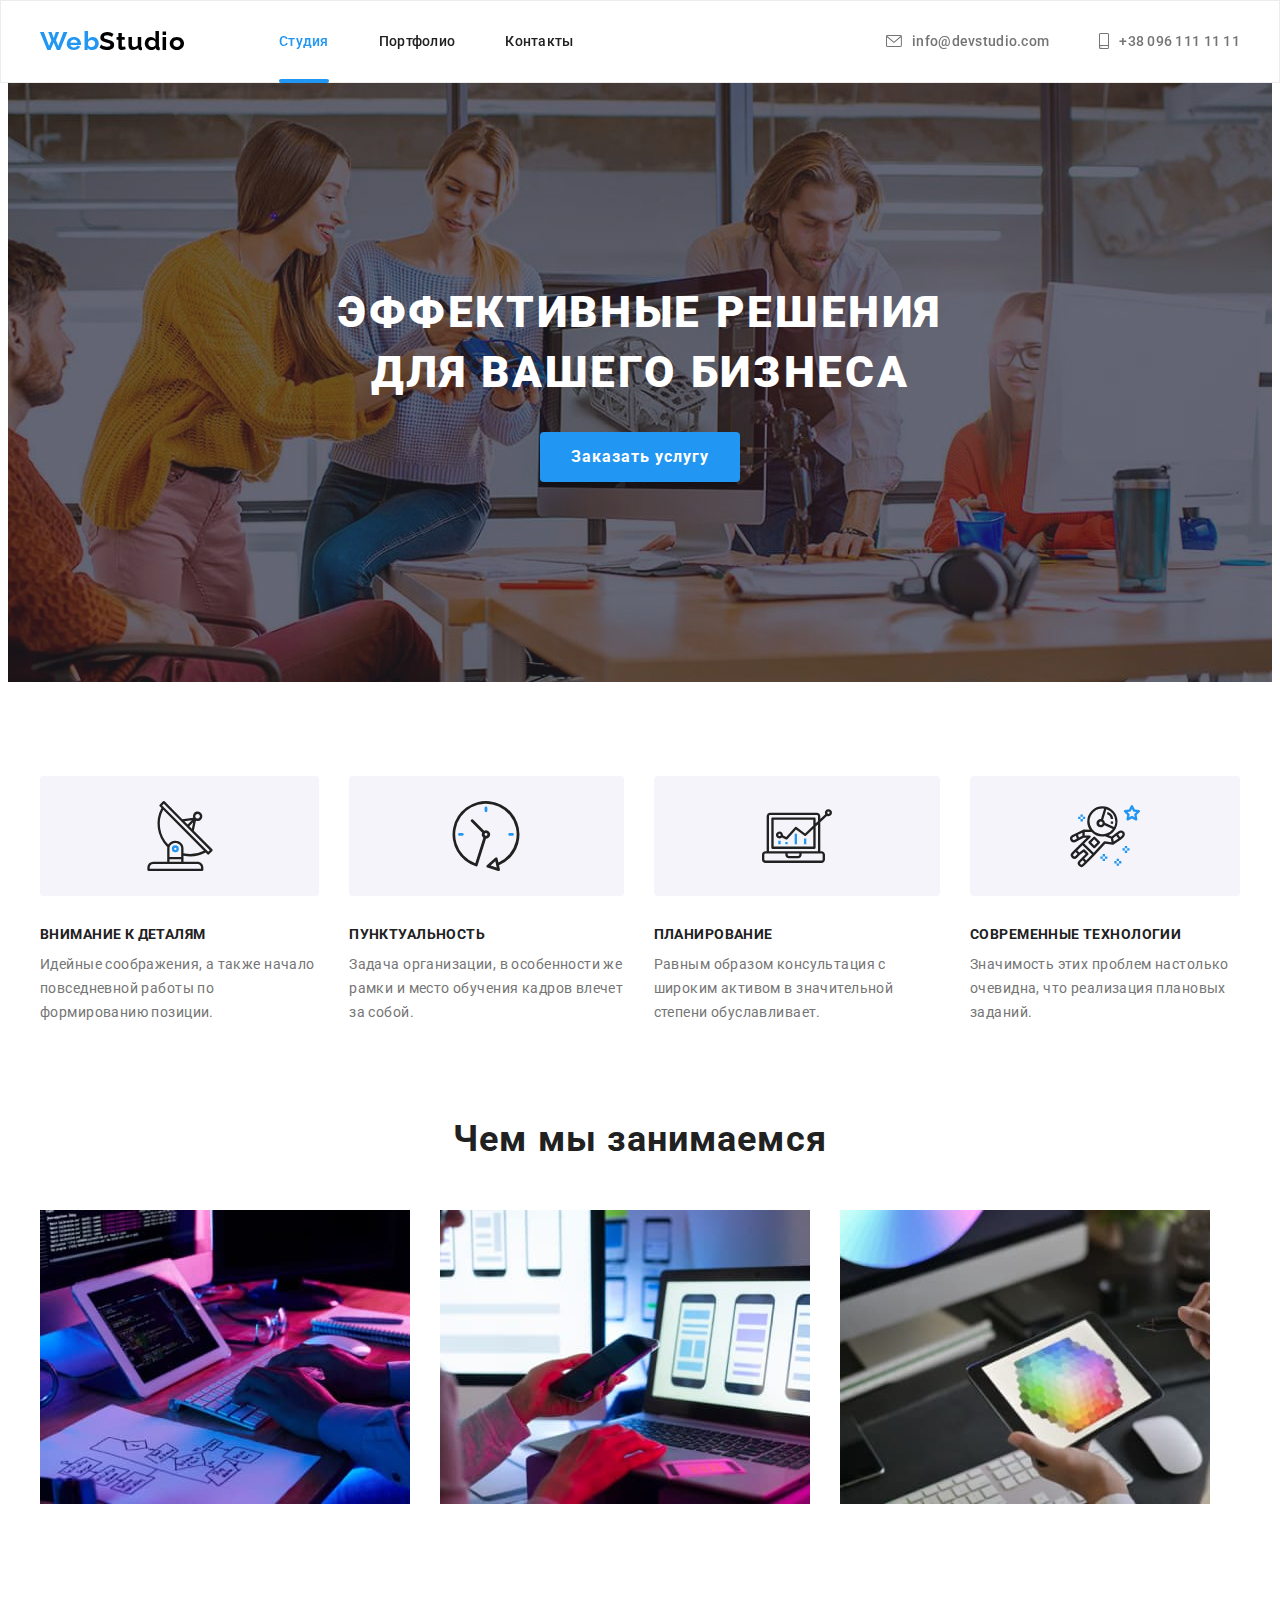
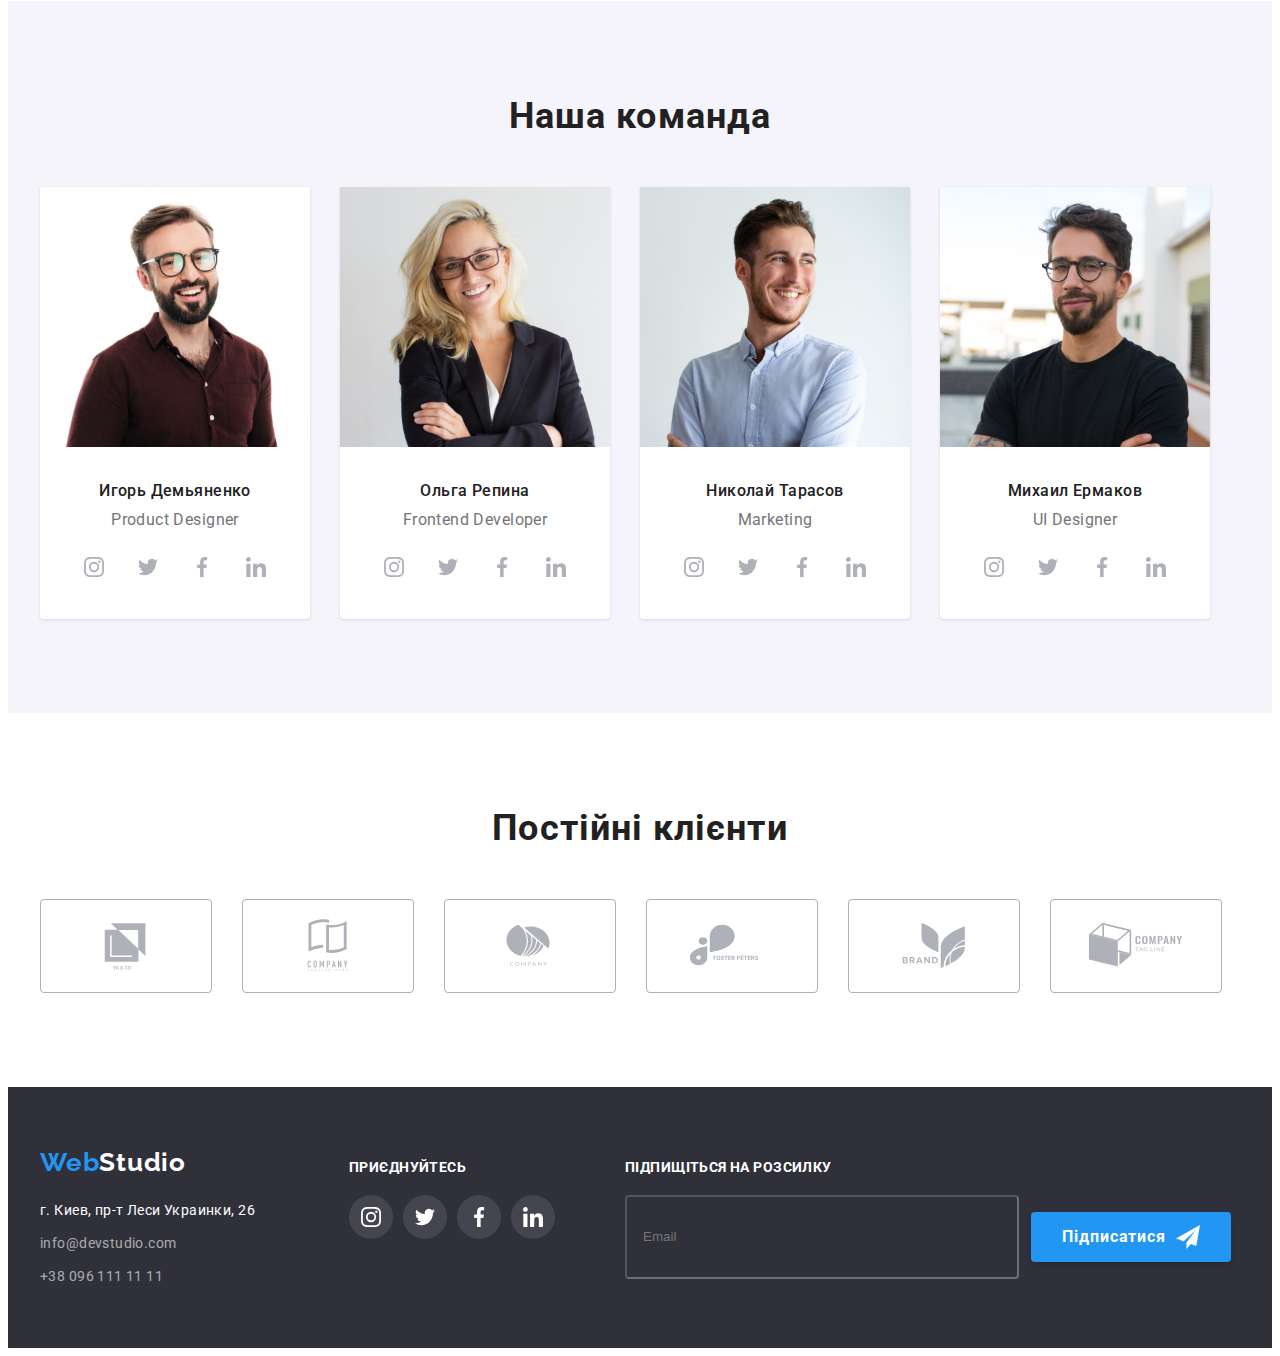
==== index.html @ 2c88e07c "Initial commit" ====
<!DOCTYPE html>
<html lang="ru">
  <head>
    <meta charset="UTF-8" />
    <meta http-equiv="X-UA-Compatible" content="IE=edge" />
    <meta name="viewport" content="width=device-width, initial-scale=1.0" />
    <title>Студия</title>

    <!-- Fonts -->
    <link rel="preconnect" href="https://fonts.googleapis.com" />
    <link rel="preconnect" href="https://fonts.gstatic.com" crossorigin />
    <link
      href="https://fonts.googleapis.com/css2?family=Raleway:wght@700&family=Roboto:wght@400;500;700;900&display=swap"
      rel="stylesheet"
    />

    <!-- Normalize -->
    <link
      rel="stylesheet"
      href="https://cdnjs.cloudflare.com/ajax/libs/modern-normalize/1.1.0/modern-normalize.min.css"
      integrity="sha512-wpPYUAdjBVSE4KJnH1VR1HeZfpl1ub8YT/NKx4PuQ5NmX2tKuGu6U/JRp5y+Y8XG2tV+wKQpNHVUX03MfMFn9Q=="
      crossorigin="anonymous"
      referrerpolicy="no-referrer"
    />

    <link rel="stylesheet" href="./CSS/style.css" />
  </head>

  <body class="body" data-page>
    <!-- Header -->
    <header class="header" data-header>
      <div class="header-container container">
        <a href="" class="logo link"
          ><span class="logo-accent">Web</span><span class="logo-dark">Studio</span></a
        >
        <nav class="header-nav">
          <ul class="header-nav-list list">
            <li>
              <a class="header-link-current link" href="index.html">Студия</a>
            </li>
            <li class="header-nav-item">
              <a class="header-link link" href="portfolio.html">Портфолио</a>
            </li>
            <li class="header-nav-item">
              <a class="header-link link" href="">Контакты</a>
            </li>
          </ul>
        </nav>
        <ul class="header-addr list">
          <li>
            <a href="mailto:info@devstudio.com" class="header-addr-link header-link link">
              <svg width="16" height="12">
                <use href="./images/icons.svg#envelope"></use>
              </svg>
              info@devstudio.com
            </a>
          </li>
          <li>
            <a href="tel:+380961111111" class="header-addr-link header-link link">
              <svg class="contact-icon" width="10" height="16">
                <use href="./images/icons.svg#smartphone"></use>
              </svg>
              +38 096 111 11 11
            </a>
          </li>
        </ul>
      </div>
    </header>
    <main>
      <!-- Main message -->
      <section class="main-mes">
        <div class="main-mes-cont container">
          <h1 class="main-mes-txt">
            Эффективные решения<br />
            для вашего бизнеса
          </h1>
          <button type="button" class="main-mes-btn btn" data-modal-open>Заказать услугу</button>
        </div>
      </section>

      <!-- Features -->
      <section class="sect-padd-vert">
        <div class="container">
          <ul class="sect-list list">
            <li class="feat-item">
              <div class="feat-icon-container">
                <svg class="feat-icon" width="70" height="70">
                  <use href="./images/icons.svg#antenna"></use>
                </svg>
              </div>
              <h3 class="feat-head-txt">Внимание к деталям</h3>
              <p class="feat-txt">
                Идейные соображения, а также начало повседневной работы по формированию позиции.
              </p>
            </li>
            <li class="feat-item">
              <div class="feat-icon-container">
                <svg class="feat-icon" width="70" height="70">
                  <use href="./images/icons.svg#clock"></use>
                </svg>
              </div>
              <h3 class="feat-head-txt">Пунктуальность</h3>
              <p class="feat-txt">
                Задача организации, в особенности же рамки и место обучения кадров влечет за собой.
              </p>
            </li>
            <li class="feat-item">
              <div class="feat-icon-container">
                <svg class="feat-icon" width="70" height="70">
                  <use href="./images/icons.svg#diagram"></use>
                </svg>
              </div>
              <h3 class="feat-head-txt">Планирование</h3>
              <p class="feat-txt">
                Равным образом консультация с широким активом в значительной степени обуславливает.
              </p>
            </li>
            <li class="feat-item">
              <div class="feat-icon-container">
                <svg class="feat-icon" width="70" height="70">
                  <use href="./images/icons.svg#astronaut"></use>
                </svg>
              </div>
              <h3 class="feat-head-txt">Современные технологии</h3>
              <p class="feat-txt">
                Значимость этих проблем настолько очевидна, что реализация плановых заданий.
              </p>
            </li>
          </ul>
        </div>
      </section>

      <!-- What we do -->
      <section class="sect-padd-bott">
        <div class="container">
          <h2 class="sect-head-txt">Чем мы занимаемся</h2>
          <ul class="sect-list list">
            <li>
              <img
                src="images/what_we_do_01_compressed.jpeg"
                alt="Процесс проектирования"
                width="370"
              />
            </li>
            <li>
              <img
                src="images/what_we_do_02_compressed.jpeg"
                alt="Создание мобильного приложения"
                width="370"
              />
            </li>
            <li>
              <img
                src="images/what_we_do_03_compressed.jpeg"
                alt="Выбор цвета из палитры"
                width="370"
              />
            </li>
          </ul>
        </div>
      </section>

      <!-- Our team -->
      <section class="ourt">
        <div class="container">
          <h2 class="sect-head-txt">Наша команда</h2>
          <ul class="ourt-list list">
            <li class="ourt-item">
              <img
                src="images/our_team_demianenko_compressed.jpeg"
                alt="Игорь Демьяненко"
                width="270"
              />
              <div class="ourt-subitem">
                <h3 class="ourt-head-txt">Игорь Демьяненко</h3>
                <p class="ourt-txt">Product Designer</p>
                <ul class="social-list list">
                  <li class="social-item">
                    <a
                      href=""
                      class="social-link link"
                      target="_blank"
                      rel="noopener noreferrer"
                      aria-label="instagram"
                    >
                      <svg width="20" height="20">
                        <use href="./images/icons.svg#instagram"></use>
                      </svg>
                    </a>
                  </li>
                  <li class="social-item">
                    <a
                      href=""
                      class="social-link link"
                      target="_blank"
                      rel="noopener noreferrer"
                      aria-label="twitter"
                      ><svg width="20" height="20">
                        <use href="./images/icons.svg#twitter"></use>
                      </svg>
                    </a>
                  </li>
                  <li class="social-item">
                    <a
                      href=""
                      class="social-link link"
                      target="_blank"
                      rel="noopener noreferrer"
                      aria-label="facebook"
                      ><svg width="20" height="20">
                        <use href="./images/icons.svg#facebook"></use>
                      </svg>
                    </a>
                  </li>
                  <li class="social-item">
                    <a
                      href=""
                      class="social-link link"
                      target="_blank"
                      rel="noopener noreferrer"
                      aria-label="linkedin"
                      ><svg width="20" height="20">
                        <use href="./images/icons.svg#linkedin"></use>
                      </svg>
                    </a>
                  </li>
                </ul>
              </div>
            </li>
            <li class="ourt-item">
              <img src="images/our_team_repina_compressed.jpeg" alt="Ольга Репина" width="270" />
              <div class="ourt-subitem">
                <h3 class="ourt-head-txt">Ольга Репина</h3>
                <p class="ourt-txt">Frontend Developer</p>
                <ul class="social-list list">
                  <li class="social-item">
                    <a
                      href=""
                      class="social-link link"
                      target="_blank"
                      rel="noopener noreferrer"
                      aria-label="instagram"
                    >
                      <svg class="social-icon" width="20" height="20">
                        <use href="./images/icons.svg#instagram"></use>
                      </svg>
                    </a>
                  </li>
                  <li class="social-item">
                    <a
                      href=""
                      class="social-link link"
                      target="_blank"
                      rel="noopener noreferrer"
                      aria-label="twitter"
                      ><svg class="social-icon" width="20" height="20">
                        <use href="./images/icons.svg#twitter"></use>
                      </svg>
                    </a>
                  </li>
                  <li class="social-item">
                    <a
                      href=""
                      class="social-link link"
                      target="_blank"
                      rel="noopener noreferrer"
                      aria-label="facebook"
                      ><svg class="social-icon" width="20" height="20">
                        <use href="./images/icons.svg#facebook"></use>
                      </svg>
                    </a>
                  </li>
                  <li class="social-item">
                    <a
                      href=""
                      class="social-link link"
                      target="_blank"
                      rel="noopener noreferrer"
                      aria-label="linkedin"
                      ><svg class="social-icon" width="20" height="20">
                        <use href="./images/icons.svg#linkedin"></use>
                      </svg>
                    </a>
                  </li>
                </ul>
              </div>
            </li>
            <li class="ourt-item">
              <img
                src="images/our_team_tarasov_compressed.jpeg"
                alt="Николай Тарасов"
                width="270"
              />
              <div class="ourt-subitem">
                <h3 class="ourt-head-txt">Николай Тарасов</h3>
                <p class="ourt-txt">Marketing</p>
                <ul class="social-list list">
                  <li class="social-item">
                    <a
                      href=""
                      class="social-link link"
                      target="_blank"
                      rel="noopener noreferrer"
                      aria-label="instagram"
                    >
                      <svg class="social-icon" width="20" height="20">
                        <use href="./images/icons.svg#instagram"></use>
                      </svg>
                    </a>
                  </li>
                  <li class="social-item">
                    <a
                      href=""
                      class="social-link link"
                      target="_blank"
                      rel="noopener noreferrer"
                      aria-label="twitter"
                      ><svg class="social-icon" width="20" height="20">
                        <use href="./images/icons.svg#twitter"></use>
                      </svg>
                    </a>
                  </li>
                  <li class="social-item">
                    <a
                      href=""
                      class="social-link link"
                      target="_blank"
                      rel="noopener noreferrer"
                      aria-label="facebook"
                      ><svg class="social-icon" width="20" height="20">
                        <use href="./images/icons.svg#facebook"></use>
                      </svg>
                    </a>
                  </li>
                  <li class="social-item">
                    <a
                      href=""
                      class="social-link link"
                      target="_blank"
                      rel="noopener noreferrer"
                      aria-label="linkedin"
                      ><svg class="social-icon" width="20" height="20">
                        <use href="./images/icons.svg#linkedin"></use>
                      </svg>
                    </a>
                  </li>
                </ul>
              </div>
            </li>
            <li class="ourt-item">
              <img src="images/our_team_ermakov_compressed.jpeg" alt="Михаил Ермаков" width="270" />
              <div class="ourt-subitem">
                <h3 class="ourt-head-txt">Михаил Ермаков</h3>
                <p class="ourt-txt">UI Designer</p>
                <ul class="social-list list">
                  <li class="social-item">
                    <a
                      href=""
                      class="social-link link"
                      target="_blank"
                      rel="noopener noreferrer"
                      aria-label="instagram"
                    >
                      <svg width="20" height="20">
                        <use href="./images/icons.svg#instagram"></use>
                      </svg>
                    </a>
                  </li>
                  <li class="social-item">
                    <a
                      href=""
                      class="social-link link"
                      target="_blank"
                      rel="noopener noreferrer"
                      aria-label="twitter"
                      ><svg width="20" height="20">
                        <use href="./images/icons.svg#twitter"></use>
                      </svg>
                    </a>
                  </li>
                  <li class="social-item">
                    <a
                      href=""
                      class="social-link link"
                      target="_blank"
                      rel="noopener noreferrer"
                      aria-label="facebook"
                      ><svg width="20" height="20">
                        <use href="./images/icons.svg#facebook"></use>
                      </svg>
                    </a>
                  </li>
                  <li class="social-item">
                    <a
                      href=""
                      class="social-link link"
                      target="_blank"
                      rel="noopener noreferrer"
                      aria-label="linkedin"
                      ><svg width="20" height="20">
                        <use href="./images/icons.svg#linkedin"></use>
                      </svg>
                    </a>
                  </li>
                </ul>
              </div>
            </li>
          </ul>
        </div>
      </section>
    </main>

    <!-- Regular Customers -->
    <section class="sect-padd-vert">
      <div class="container">
        <h2 class="sect-head-txt">Постійні клієнти</h2>
        <ul class="sect-list list">
          <li>
            <a href="" class="cust-link link">
              <svg class="cust-icon" width="106" height="60">
                <use href="./images/icons.svg#logo-1"></use>
              </svg>
            </a>
          </li>
          <li>
            <a href="" class="cust-link link">
              <svg class="cust-icon" width="106" height="60">
                <use href="./images/icons.svg#logo-2"></use>
              </svg>
            </a>
          </li>
          <li>
            <a href="" class="cust-link link">
              <svg class="cust-icon" width="106" height="60">
                <use href="./images/icons.svg#logo-3"></use>
              </svg>
            </a>
          </li>
          <li>
            <a href="" class="cust-link link">
              <svg class="cust-icon" width="106" height="60">
                <use href="./images/icons.svg#logo-4"></use>
              </svg>
            </a>
          </li>
          <li>
            <a href="" class="cust-link link">
              <svg class="cust-icon" width="106" height="60">
                <use href="./images/icons.svg#logo-5"></use>
              </svg>
            </a>
          </li>
          <li>
            <a href="" class="cust-link link">
              <svg class="cust-icon" width="106" height="60">
                <use href="./images/icons.svg#logo-6"></use>
              </svg>
            </a>
          </li>
        </ul>
      </div>
    </section>

    <!-- Footer -->
    <footer class="foot">
      <div class="footer container">
        <div>
          <a href="" class="logo link"
            ><span class="logo-accent">Web</span><span class="logo-light">Studio</span></a
          >
          <address class="addr-cont">
            <ul class="foot-addr-list list">
              <li class="foot-addr-txt">г. Киев, пр-т Леси Украинки, 26</li>
              <li>
                <a href="mailto:info@devstudio.com" class="footer-link foot-addr-txt link"
                  >info@devstudio.com</a
                >
              </li>
              <li>
                <a href="tel:+380961111111" class="footer-link foot-addr-txt link"
                  >+38 096 111 11 11</a
                >
              </li>
            </ul>
          </address>
        </div>
        <div class="footer-group">
          <h3 class="foot-head-txt">Приєднуйтесь</h3>
          <ul class="social-list list">
            <li class="social-item">
              <a
                href=""
                class="foot-social-link link"
                target="_blank"
                rel="noopener noreferrer"
                aria-label="instagram"
              >
                <svg width="20" height="20">
                  <use href="./images/icons.svg#instagram"></use>
                </svg>
              </a>
            </li>
            <li class="social-item">
              <a
                href=""
                class="foot-social-link link"
                target="_blank"
                rel="noopener noreferrer"
                aria-label="twitter"
                ><svg width="20" height="20">
                  <use href="./images/icons.svg#twitter"></use>
                </svg>
              </a>
            </li>
            <li class="social-item">
              <a
                href=""
                class="foot-social-link link"
                target="_blank"
                rel="noopener noreferrer"
                aria-label="facebook"
                ><svg width="20" height="20">
                  <use href="./images/icons.svg#facebook"></use>
                </svg>
              </a>
            </li>
            <li class="social-item">
              <a
                href=""
                class="foot-social-link link"
                target="_blank"
                rel="noopener noreferrer"
                aria-label="linkedin"
                ><svg width="20" height="20">
                  <use href="./images/icons.svg#linkedin"></use>
                </svg>
              </a>
            </li>
          </ul>
        </div>
        <div class="footer-group">
          <h3 class="foot-head-txt">Підпищіться на розсилку</h3>
          <form name="subscription" class="subscription-form" autocomplete="off">
            <label>
              <input type="email" class="foot-form-input" name="lead-email" placeholder="Email" />
            </label>
            <button class="subscription-form-btn btn" type="submit">
              Підписатися
              <svg class="modal-btn-icon" width="24" height="24">
                <use href="./images/icons.svg#send"></use>
              </svg>
            </button>
          </form>
        </div>
      </div>
    </footer>

    <!-- Modal window -->
    <div class="backdrop is-hidden" data-modal>
      <div class="modal">
        <button class="modal-btn" data-modal-close>
          <svg class="modal-btn-icon" width="18" height="18">
            <use href="./images/icons.svg#close"></use>
          </svg>
        </button>

        <strong class="modal-form-title">Залиште свої дані, ми вам передзвонимо</strong>

        <form class="modal-form" name="modal-form" autocomplete="off">
          <div class="modal-form-group" role="group">
            <label class="modal-form-wrap" for="lead-name">
              <span class="modal-form-label">Ім'я</span>
              <input class="modal-form-input" id="lead-name" type="text" name="lead-name" />
              <svg class="modal-form-icon" width="18" height="18">
                <use href="./images/icons.svg#lead"></use>
              </svg>
            </label>
            <label class="modal-form-wrap" for="lead-tel">
              <span class="modal-form-label">Телефон</span>
              <input class="modal-form-input" id="lead-tel" type="tel" name="lead-tel" />
              <svg class="modal-form-icon" width="18" height="18">
                <use href="./images/icons.svg#phone"></use>
              </svg>
            </label>
            <label class="modal-form-wrap" for="lead-email">
              <span class="modal-form-label">Пошта</span>
              <input class="modal-form-input" id="lead-email" type="email" name="lead-email" />
              <svg class="modal-form-icon" width="18" height="18">
                <use href="./images/icons.svg#email"></use>
              </svg>
            </label>
            <label class="modal-form-wrap" for="lead-comment">
              <span class="modal-form-label">Коментар</span>
              <textarea
                class="modal-form-textarea"
                id="lead-comment"
                rows="6"
                placeholder="Введить текст"
                name="lead-comment"
              ></textarea>
            </label>
            <label class="modal-form-agreement">
              <input
                class="modal-form-checkbox visually-hidden"
                id="agree"
                type="checkbox"
                name="agreement"
              />
              <svg class="modal-form-checkbox-icon" width="16" height="15">
                <use
                  class="modal-form-checkbox-icon-Off"
                  href="./images/icons.svg#checkboxoff"
                ></use>
                <use class="modal-form-checkbox-icon-On" href="./images/icons.svg#checkboxon"></use>
              </svg>
              <span class="modal-form-agreement-text"
                >Погоджуюся з розсилкою та приймаю&nbsp
                <a
                  class="modal-form-agreement-link link"
                  href=""
                  target="_blank"
                  rel="noopener noreferrer"
                >
                  Умови договору
                </a>
              </span>
            </label>
            <button type="submit" class="main-mes-btn">Відправити</button>
          </div>
        </form>
      </div>
    </div>

    <script src="./js/header-scroll.js"></script>
    <script src="./js/modal.js"></script>
  </body>
</html>
---- CSS/style.css ----
:root {
  /*-- Аonts --*/

  --main-font: 'Roboto', sans-serif;
  --secondary-font: 'Ralewey', sans-serif;


  /*-- Сolors --*/

  --col-212121: rgb(33, 33, 33);
  --col-21212120: rgb(33, 33, 33, 0.2);
  --col-ffffff: rgb(255, 255, 255);
  --col-ffffff95: rgba(255, 255, 255, 0.95);
  --col-ffffff60: rgba(255, 255, 255, 0.6);
  --col-ffffff30: rgba(255, 255, 255, 0.3);
  --col-ffffff10: rgba(255, 255, 255, 0.1);
  --col-757575: rgb(117, 117, 117);
  --col-eeeeee: rgb(238, 238, 238);
  --col-accent: rgb(33, 150, 243);
  --col-accent90: rgb(33, 150, 243, 0.9);
  --col-f5f4fa: rgb(245, 244, 250);
  --col-000000: rgb(0, 0, 0);
  --col-00000020: rgb(0, 0, 0, 0.2);
  --col-2f303a: rgb(47, 48, 58);
  --col-ececec: rgb(236, 236, 236);
  --col-hover: rgb(2, 125, 225);
  --col-afb1b8: rgba(175, 177, 184, 1);

  /*-- Animation --*/
  --anim-default: 250ms cubic-bezier(0.4, 0, 0.2, 1);

}

/*-- Reset --*/

h1,
h2,
h3,
h4,
h5,
h6,
p {
  margin: 0;
}

.link {
  text-decoration: none;
  color: inherit;
}

.list {
  list-style: none;
  padding: 0;
  margin: 0;
}

.visually-hidden {
  position: absolute;
  white-space: nowrap;
  width: 1px;
  height: 1px;
  overflow: hidden;
  border: 0;
  padding: 0;
  clip: rect(0 0 0 0);
  clip-path: inset(50%);
  margin: -1px;
}

/*-- Base styles --*/

body {
  font-family: var(--main-font);
  font-style: normal;
  font-weight: 400;
  font-size: 14px;
  color: var(--col-212121);
}

.no-scroll {
  overflow: hidden;
} 

.container {
   width: 1200px; 
   padding-left: 15px;
   padding-right: 15px;
   margin-left: auto;
   margin-right: auto;
}

.sect-padd-vert {
  padding: 94px 0 94px;
}

.sect-padd-bott {
  padding: 0 0 94px;
}

.sect-head-txt {
  font-size: 36px;
  font-weight: 700;
  line-height: calc(42 / 36);
  letter-spacing: 0.03em;
  text-align: center;
  color: var(--col-212121);
  margin-bottom: 50px;
}

.sect-list {
  display: flex;
  gap: 30px;
}


/*-- Header --*/
.header {
  position: fixed;
  top: 0;
  left: 0;
  width: 100%;
  z-index: 100;
  /* border-bottom: 1px solid var(--col-ececec); */
  outline: 1px solid var(--col-ececec);
  outline-offset: -1px;
}

.header.no-transparency {
  background-color: var(--col-ffffff95);
  backdrop-filter: blur(4px);

}

.header-container {
  display: flex;
  align-items: center;
}

.logo {
  font-family: Raleway;
  font-size: 26px;
  font-weight: 700;
  line-height: calc(31 /26);
  letter-spacing: 0.03em;
  margin-right: 93px;
}

.logo-accent {
  color: var(--col-accent);
}

.logo-dark {
  color: var(--col-000000);
}

.header-nav {
  margin-right: auto;
}

.header-nav-list {
  display: flex;
  gap: 50px;
}

.header-link {
  font-weight: 500;
  line-height: calc(16 / 12);
  letter-spacing: 0.02em;
  color: var(--col-212121);
  display: inline-block;
  padding-top: 32px;
  padding-bottom: 32px;
  transition: color var(--anim-default);
}

.header-link:hover,
.header-link:focus {
  color: var(--col-accent);
}

.header-link-current {
  position: relative;
  font-weight: 500;
  line-height: calc(16 / 12);
  letter-spacing: 0.02em;
  color: var(--col-accent);
  display: inline-block;
  padding-top: 32px;
  padding-bottom: 32px;
}

.header-link-current::after {
  content: '';
  position: absolute;
  bottom: 0;
  left: 0;
  display: block;
  width: 100%;
  height: 4px;
  border-radius: 2px;
  background-color: var(--col-accent);
}

.header-addr {
  display: flex;
  gap: 50px;
}

.header-addr-link {
  display: flex;
  gap: 10px;
  align-items: center;
  color: var(--col-757575);
  fill: currentColor;
}

/*-- Filters --*/
.filter-list {
  display: flex;
  gap: 8px;
  justify-content: center;
  margin-bottom: 50px;
}

.filter-btn {
  font-family: inherit;
  font-size: 16px;
  font-weight: 500;
  line-height: calc(26 / 16);
  letter-spacing: 0.03em;
  text-align: center;
  cursor: pointer;
  background-color: var(--col-f5f4fa);
  color: var(--col-212121);
  border-radius: 4px;
  border: 0;
  padding: 6px 22px;
  transition: color var(--anim-default), background-color var(--anim-default), box-shadow var(--anim-default);
}

.filter-btn:hover,
.filter-btn:focus {
  background-color: var(--col-hover);
  color: var(--col-ffffff);
  box-shadow: 0px 2px 2px 0px #0000001F;
  box-shadow: 0px 1px 2px 0px #00000014;
  box-shadow: 0px 3px 1px 0px #0000001A;
}

.filter-btn-current {
    background-color: var(--col-hover);
    color: var(--col-ffffff);
}


/*-- Footer --*/

.foot {
  background-color: var(--col-2f303a);
  padding: 60px 0 60px;
}

.footer {
  display: flex;
  gap: 70px;
  font-family: Roboto;
  font-size: 14px;
  font-weight: 700;
  line-height: calc(16 / 14);
  letter-spacing: 0.03em;
  text-align: left;
}

.logo-light {
  color: var(--col-ffffff);
}

.addr-cont {
  padding-top: 20px;
  padding-left: 0;
}

.foot-addr-list {
  display: flex;
  flex-direction: column;
  gap: 9px;
}

.foot-addr-txt {
  color: var(--col-ffffff);
  font-size: 14px;
  font-style: normal;
  font-weight: 400;
  line-height: calc(24 / 14);
  letter-spacing: 0.03em;
}

.foot-head-txt {
  font-size: 14px;
  font-weight: 700;
  line-height: calc(16 / 14);
  letter-spacing: 0.03em;
  text-transform: uppercase;
  color: var(--col-ffffff);
  margin-bottom: 20px;
}

.footer-link {
  color: var(--col-ffffff60);
  transition: color var(--anim-default);
}

.footer-link:hover,
.footer-link:focus {
  color: var(--col-accent);
}

.footer-group {
  padding-top: 12px;
  color: var(--col-ffffff);
}

.marg-ten {
margin-bottom: 40px;
}

.foot-social-link {
  display: flex;
  align-items: center;
  justify-content: center;
  width: 44px;
  height: 44px;
  border-radius: 50%;
  color: var(--col-ffffff);
  background-color: var(--col-ffffff10);
  fill: currentColor;
  transition: background-color var(--anim-default);
}

.foot-social-link:hover,
.foot-social-link:focus {
  background-color: var(--col-accent);
}


/*-- Portfolio --*/

.portf {
  margin-top: 82px;
}

.portf-list{
  display: flex;
  flex-wrap: wrap;
  gap: 30px;
}

.portf-item {
  box-sizing: border-box;
  background-color: var(--col-ffffff);
  border: 1px solid var(--col-eeeeee);
  max-width: 370px;
  transition: box-shadow var(--anim-default), border var(--anim-default);
}

.portf-item:hover,
.portf-item:focus {
    box-shadow: 2px 2px 8px 0px #888;
    border: none;
}

.portf-item:hover .portf-link .portf-img .overlay {
  transform: translateY(0);
}

.image {
  display: block;
}

.portf-img {
  position: relative;
  overflow: hidden;
}

.overlay {
  position: absolute;
  top: 0;
  left: 0;
  width: 100%;
  height: 100%;
  padding: 63px 24px;
  display: flex;
  align-items: center;
  justify-content: center;
  background-color: var(--col-accent90);

  transform: translateY(100%);
  transition: transform 300ms ease-in-out;
}

.overlay-text {
  font-size: 18px;
  font-weight: 400;
  line-height: calc(28/18);
  letter-spacing: 0.03em;
  text-align: left;
  color: var(--col-ffffff);
  user-select: none;
} 

.portf-subitem {
  padding: 20px 24px;
}

.portf-subitem-head {
  font-size: 18px;
  font-weight: 700;
  line-height: calc(36 /18);
  letter-spacing: 0.06em;
  margin-bottom: 4px;
  color: var(--col-212121);
}

.portf-subitem-txt {
  font-size: 16px;
  font-weight: 400;
  line-height: calc(30 / 16);
  letter-spacing: 0.03em;
  color: var(--col-757575);
}

.portf-link:visited {
  color: var(--col-212121);
}


/*-- Main message --*/

.main-mes {
  max-width: 1600px;
  margin-left: auto;
  margin-right: auto;
  background-color: var(--col-2f303a);
  background-image: 
    linear-gradient(
      red 0px, 
      rgba(47, 48, 58, 0.4) 0px
    ),
    url(../images/main.jpeg);
  background-repeat: no-repeat;
  background-position: center;
  padding: 200px 0 200px;
  margin-top: 82px;
  /* background-size: cover;
  padding: 281px 0 200px; */
}
 
.main-mes-cont {
  display: flex;
  flex-direction: column;
  align-items: center;
  justify-content: center;
  gap: 30px;
}

.main-mes-txt {
  font-size: 44px;
  font-weight: 900;
  line-height: calc(60 / 44);
  letter-spacing: 0.06em;
  text-align: center;
  text-transform: uppercase;
  color: var(--col-ffffff);
}

.main-mes-btn {
  display: inline-block;
  font-family: inherit;
  font-size: 16px;
  font-weight: 700;
  line-height: calc(30 / 16);
  letter-spacing: 0.06em;
  text-align: center;
  cursor: pointer;
  background-color: var(--col-accent);
  color: var(--col-ffffff);
  min-width: 200px;

  min-height: 50px;
  box-shadow: 0px 4px 4px rgba(0, 0, 0, 0.15);
  border-radius: 4px;
  border: 0;
  transition: color var(--anim-default), background-color var(--anim-default), box-shadow var(--anim-default);
}

.main-mes-btn:hover,
.main-mes-btn:focus {
  background-color: rgba(24, 140, 232, 1);
}


/*-- Features --*/

.feat-item {
  min-width: 270px;
  color: var(--col-212121);
}

.feat-icon-container {
  display: flex;
  align-items: center;
  justify-content: center;
  background-color: var(--col-f5f4fa);
  min-width: 270px;
  min-height: 120px;
  border-radius: 4px;
  margin-bottom: 30px;
}

.feat-head-txt {
  font-size: 14px;
  font-weight: 700;
  line-height: calc(16 / 14);
  letter-spacing: 0.03em;
  text-transform: uppercase;
  color: currentColor;
  /* color: var(--col-212121); */
  margin-bottom: 10px;
}

.feat-txt {
  font-size: 14px;
  font-weight: 400;
  line-height: calc(24 / 14);
  letter-spacing: 0.03em;
  color: var(--col-757575);
}


/*-- What we do --*/




/*-- Our team --*/

.ourt {
  background-color: var(--col-f5f4fa);
  line-height: calc(19 / 16);
  letter-spacing: 0.03em;
  text-align: center;
  padding: 94px 0 94px;
}

.ourt-list {
  display: flex;
  gap: 30px;
}

.ourt-item {
  background-color: var(--col-ffffff);
  border-radius: 0 0 4px 4px;
  box-shadow: 0px 2px 1px 0px #00000033;
  box-shadow: 0px 1px 1px 0px #00000024;
  box-shadow: 0px 1px 3px 0px #0000001F;
}

.ourt-subitem {
  display: flex;
  flex-direction: column;
  gap: 10px;
  padding-top: 30px;
  padding-bottom: 30px;
}

.ourt-head-txt {
  font-size: 16px;
  font-weight: 500;
  color: var(--col-212121);
}

.ourt-txt {
  font-size: 16px;
  font-weight: 400;
  color: var(--col-757575);
  margin-bottom: 6px;
}


/*-- Social --*/

.social-list {
  display: flex;
  align-items: center;
  justify-content: center;
  gap: 10px;
}

.social-link {
  display: flex;
  align-items: center;
  justify-content: center;
  width: 44px;
  height: 44px;
  border-radius: 50%;
  color: var(--col-afb1b8);
  fill: currentColor;
  transition: color var(--anim-default), background-color var(--anim-default);
}

/*-- Hover v2 -- */

.social-link:hover,
.social-link:focus {
  color: var(--col-ffffff);
  background-color: var(--col-accent);
}

/*-- Regular Customers --*/

.cust-link {
  display: flex;
  width: 170px;
  height: 92px;
  align-items: center;
  justify-content: center;
  border: 1px solid var(--col-afb1b8);
  border-radius: 4px;
  color: var(--col-afb1b8);
  transition: border-color var(--anim-default), color var(--anim-default);
}

.cust-link:hover,
.cust-link:focus {
  border-color: var(--col-accent);
  color: var(--col-accent);
}

.cust-icon {
  fill: currentColor;
}


/*-- Modal window --*/

.backdrop {
  position: fixed;
  top: 0;
  left: 0;
  width: 100%;
  height: 100%;
  background-color: var(--col-00000020);

  /*-- Некоректне позіціонування modal window--*/

  /* display: flex;
  align-items: center;
  justify-content: center; */

  opacity: 1;
  visibility: visible;
  pointer-events: initial;
}

.backdrop.is-hidden {
  opacity: 0;
  visibility: hidden;
  pointer-events: none;
  transition: opacity var(--anim-default), visibility var(--anim-default);
}

.modal {
  position: absolute;
  top: 50%;
  left: 50%;
  width: 528px;
  /* height: 582px; */
  transform: translate(-50%, -50%) scale(1);

  background-color: var(--col-ffffff);
  border-radius: 4px;
  padding: 40px;

  opacity: 1;
  visibility: visible;

  transition: opacity var(--anim-default), visibility var(--anim-default), transform var(--anim-default);
}

.backdrop.is-hidden .modal {
  opacity: 0;
  transform: translate(-50%, -50%) scale(0.1);
}

.modal-btn {
  position: absolute;
  top: 8px;
  right: 8px;
  width: 30px;
  height: 30px;
  border-radius: 50%;
  border: 1px solid var(--col-00000020);
  background-color: transparent;
  display: flex;
  align-items: center;
  justify-content: center;
  cursor: pointer;

  fill: var(--col-000000);
}  

.modal-btn:hover,
.modal-btn:focus {
  fill: var(--col-accent);
}

.modal-btn-icon {
  
}


/*-- Modal form --*/

.modal-form {
}

.modal-form-title {
  display: block;
  margin-bottom: 12px;

  font-size: 20px;
  font-weight: 700;
  line-height: calc(20 / 23);
  letter-spacing: 0.03em;
  text-align: center;
  color: var(--col-212121);
}

.modal-form-group {
  margin-bottom: 20px;
  display: flex;
  flex-direction: column;
  gap: 10px;
}

.modal-form-agreement {
  display: flex;
  align-items: center;
  justify-content: center;
  gap: 8px;

  margin-bottom: 20px;
}

.modal-form-wrap {
  display: block;
  position: relative;
  width: 100%;

  font-size: 12px;
  font-weight: 400;
  line-height: calc(14 / 12);
  letter-spacing: 0.01em;
  text-align: left;
  color: var(--col-757575);
}

.modal-form-label {
  display: block;
  position: relative;
  margin-bottom: 4px;

  font-size: 12px;
  font-weight: 400;
  line-height: calc(14 / 12);
  letter-spacing: 0.01em;
  text-align: left;
  color: var(--col-757575);
}

.modal-form-input {
  display: block;
  width: 100%;
  padding: 11px;
  padding-left: 40px;

  border: 1px solid var(--col-21212120);
  border-radius: 4px; 

  outline: transparent;
}

.modal-form-icon {
  position: absolute;
  bottom: 11px;
  left: 12px;
  fill: var(--col-212121);
}

.modal-form-textarea {
  display: block;
  width: 100%;
  height: 120px;
  border: 1px solid var(--col-21212120);
  border-radius: 4px;
  padding: 12px 16px;
  margin-bottom: 15px;

  resize: none;

  outline: transparent;
}

.modal-form-agreement-text {
  font-size: 14px;
  font-weight: 400;
  line-height: calc(14 / 24);
  letter-spacing: 0.03em;
  text-align: left;
  color: var(--col-757575);

  user-select: none;
}

.modal-form-agreement-link {
  color: var(--col-accent);
  text-decoration: underline;
}

.modal-form-textarea:focus {
  border-color: var(--col-accent);
}

.modal-form-checkbox-icon-On {
  opacity: 0;
  transition: opacity var(--anim-default);
}

.modal-form-checkbox:checked + .modal-form-checkbox-icon .modal-form-checkbox-icon-Off {
  opacity: 0;
  transition: opacity var(--anim-default);
}

.modal-form-checkbox:checked+.modal-form-checkbox-icon .modal-form-checkbox-icon-On {
  opacity: 1;
  background-color: red;
  transition: opacity var(--anim-default);
}

.modal-form-checkbox:checked + .agreement {
  color: red;
}

.modal-form-group {
  position: relative;
  display: flex;
  align-items: center;
}


.modal-form-input:focus {
  border-color: var(--col-accent);
}

.modal-form-input:focus + .modal-form-icon {
  fill: var(--col-accent);
}



/*-- Subscription form --*/

.subscription-form {
  display: flex;
  gap: 12px;
  align-items: center;
  justify-content: center;
}

.foot-form-input {
  width: 358px;
  height: 50px;
  border-color: var(--col-ffffff30);
  border-radius: 4px;
  background-color: transparent;
  padding: 15px 16px;
  outline: none;

  color: var(--col-ffffff);
}

.modal-form-input {
  resize: none;
}

.subscription-form-btn {
  display: inline-flex;
  align-items: center;
  justify-content: center;
  gap: 10px;
  /* color: var(--col-757575); */
  fill: var(--col-ffffff);

  font-family: inherit;
  font-size: 16px;
  font-weight: 700;
  line-height: calc(30 / 16);
  letter-spacing: 0.06em;
  text-align: center;
  cursor: pointer;
  background-color: var(--col-accent);
  color: var(--col-ffffff);
  min-width: 200px;
  min-height: 50px;
  box-shadow: 0px 4px 4px rgba(0, 0, 0, 0.15);
  border-radius: 4px;
  border: 0;
  /* transition: background-color var(--anim-default); */
  transition: color var(--anim-default), background-color var(--anim-default), box-shadow var(--anim-default);
}

.subscription-form-btn:hover,
.subscription-form-btn:focus {
  background-color: rgba(24, 140, 232, 1);
}
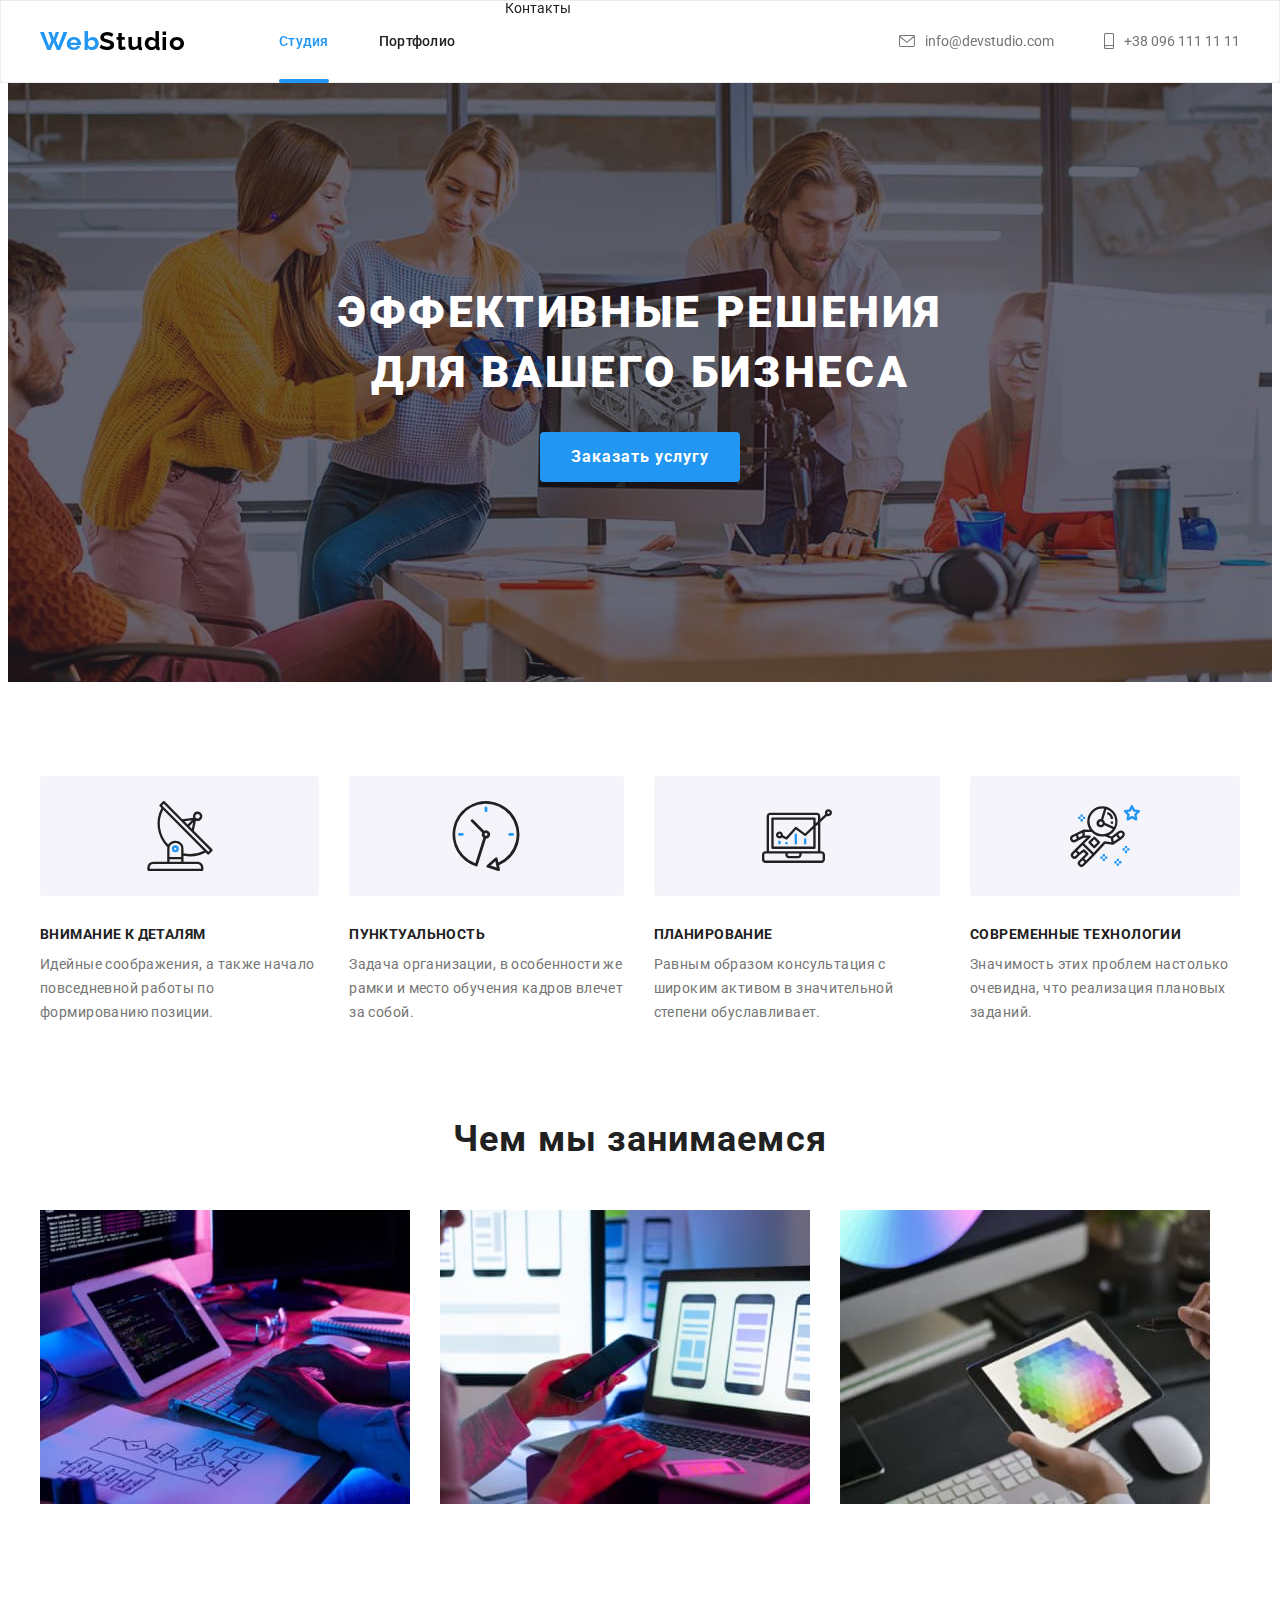
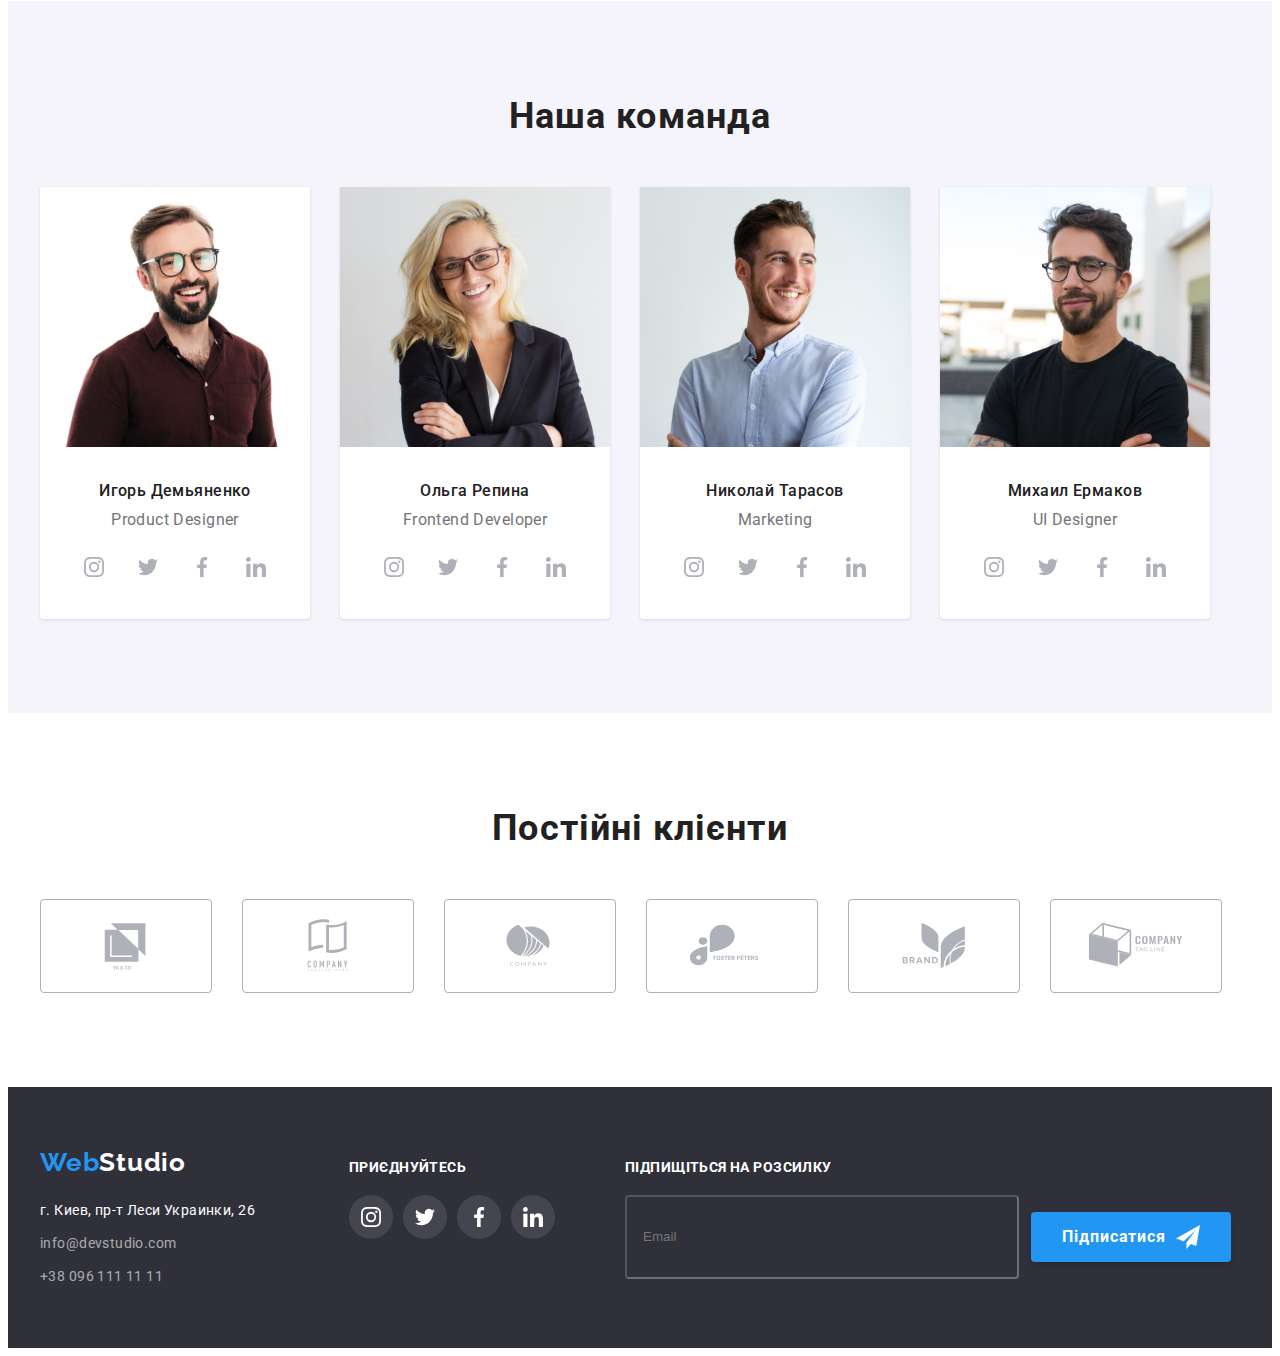
==== commit 6e84facf: "upd" ====
--- a/index.html
+++ b/index.html
@@ -30,19 +30,19 @@
     <!-- Header -->
     <header class="header" data-header>
       <div class="header-container container">
-        <a href="" class="logo link"
-          ><span class="logo-accent">Web</span><span class="logo-dark">Studio</span></a
-        >
-        <nav class="header-nav">
-          <ul class="header-nav-list list">
-            <li>
-              <a class="header-link-current link" href="index.html">Студия</a>
-            </li>
-            <li class="header-nav-item">
-              <a class="header-link link" href="portfolio.html">Портфолио</a>
-            </li>
-            <li class="header-nav-item">
-              <a class="header-link link" href="">Контакты</a>
+        <a href="" class="logo link">
+          <span class="logo-accent">Web</span><span class="logo-dark">Studio</span>
+        </a>
+        <nav class="nav">
+          <ul class="nav__list list">
+            <li class="nav__item">
+              <a class="nav__link--current link" href="index.html">Студия</a>
+            </li>
+            <li class="nav__item">
+              <a class="nav__link link" href="portfolio.html">Портфолио</a>
+            </li>
+            <li class="nav__item">
+              <a class="nav__ink link" href="">Контакты</a>
             </li>
           </ul>
         </nav>
--- a/CSS/style.css
+++ b/CSS/style.css
@@ -153,16 +153,16 @@
   color: var(--col-000000);
 }
 
-.header-nav {
+.nav {
   margin-right: auto;
 }
 
-.header-nav-list {
+.nav__list {
   display: flex;
   gap: 50px;
 }
 
-.header-link {
+.nav__link {
   font-weight: 500;
   line-height: calc(16 / 12);
   letter-spacing: 0.02em;
@@ -173,12 +173,12 @@
   transition: color var(--anim-default);
 }
 
-.header-link:hover,
-.header-link:focus {
+.nav__link:hover,
+.nav__link:focus {
   color: var(--col-accent);
 }
 
-.header-link-current {
+.nav__link--current {
   position: relative;
   font-weight: 500;
   line-height: calc(16 / 12);
@@ -189,7 +189,7 @@
   padding-bottom: 32px;
 }
 
-.header-link-current::after {
+.nav__link--current::after {
   content: '';
   position: absolute;
   bottom: 0;
